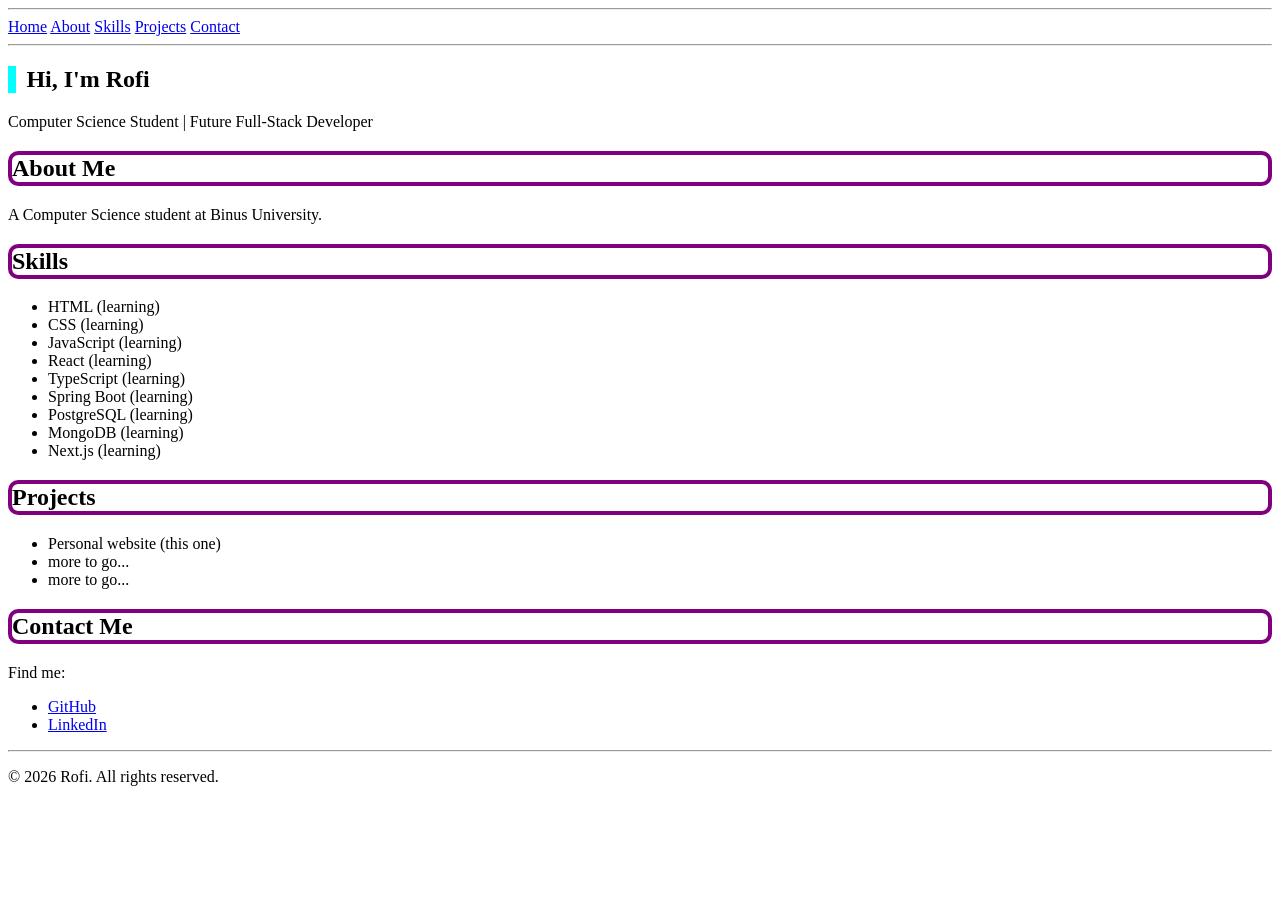
==== index.html @ 252f0d9b "on progress" ====
<!DOCTYPE html>
<html lang="en">

    <head>
        <meta charset="UTF-8">
        <meta name="viewport" content="width=device-width, initial-scale=1.0">
        <title>Rofi's Portfolio</title>
        <link rel="stylesheet" href="style.css">
    </head>

    <body>

        <header>
            <hr>

            <nav>
                <a href="#hero">Home</a>
                <a href="#about">About</a>
                <a href="#skills">Skills</a>
                <a href="#projects">Projects</a>
                <a href="#contact">Contact</a>
            </nav>

            <hr>
        </header>

        <main>

            <section id="hero">
                <h1>Hi, I'm Rofi</h1>

                <p>
                    Computer Science Student | Future Full-Stack Developer
                </p>
            </section>

            <section id="about">
                <h2>About Me</h2>

                <p>A Computer Science student at Binus University.</p>
            </section>

            <section id="skills">
                <h2>Skills</h2>

                <ul>
                    <li>HTML (learning)</li>
                    <li>CSS (learning)</li>
                    <li>JavaScript (learning)</li>
                    <li>React (learning)</li>
                    <li>TypeScript (learning)</li>
                    <li>Spring Boot (learning)</li>
                    <li>PostgreSQL (learning)</li>
                    <li>MongoDB (learning)</li>
                    <li>Next.js (learning)</li>
                </ul>
            </section>

            <section id="projects">
                <h2>Projects</h2>

                <ul>
                    <li>Personal website (this one)</li>
                    <li>more to go...</li>
                    <li>more to go...</li>
                </ul>
            </section>

            <section id="contact">
                <h2>Contact Me</h2>

                <p>Find me:</p>

                <ul>
                    <li>
                        <a
                            href="https://github.com/Dafz-7"
                            target="_blank"
                            rel="noopener noreferrer">
                            GitHub
                        </a>
                    </li>

                    <li>
                        <a
                            href="https://www.linkedin.com/in/muhammad-dafi-arib-asyrofi-4039212a7/"
                            target="_blank"
                            rel="noopener noreferrer">
                            LinkedIn
                        </a>
                    </li>
                </ul>

            </section>
        </main>

        <hr>

        <footer>
            <p>&copy; 2026 Rofi. All rights reserved.</p>
        </footer>

    </body>

</html>
---- style.css ----
/* * {
    background-image: url("assets/background.jpeg");
    background-repeat: no-repeat;
    background-attachment: scroll;
    background-size: 100%;
} */

h1 {
    border-left-style: solid;
    border-left-color: cyan;
    border-left-width: 0.5rem;
    padding-left: 0.65rem;
}

h2 {
    border-style: solid;
    border-width: 0.25rem;
    border-color: purple;
    border-radius: 0.64rem;
    
}
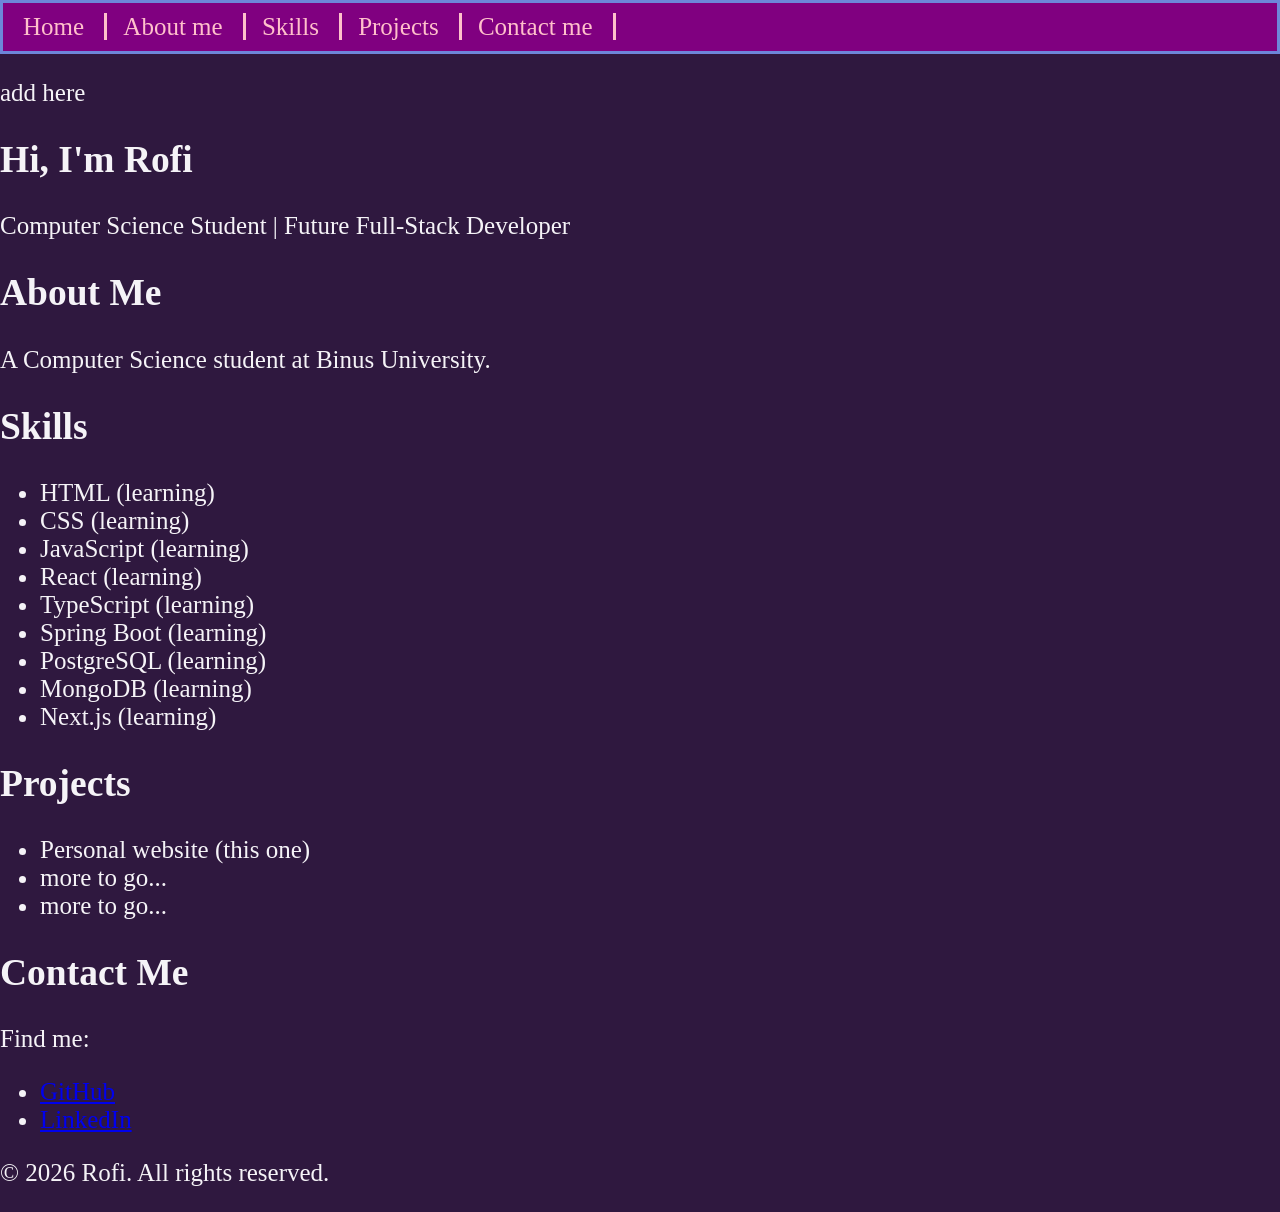
==== commit 63a1988b: "updated" ====
--- a/index.html
+++ b/index.html
@@ -8,25 +8,23 @@
         <link rel="stylesheet" href="style.css">
     </head>
 
-    <body>
+    <body class="website-body">
 
-        <header>
-            <hr>
+        <nav class="navbar">
+            <a href="#hero-section">Home</a>
+            <a href="#about-section">About me</a>
+            <a href="#skills-section">Skills</a>
+            <a href="#projects-section">Projects</a>
+            <a href="#contact-me-section">Contact me</a>
+        </nav>
 
-            <nav>
-                <a href="#hero">Home</a>
-                <a href="#about">About</a>
-                <a href="#skills">Skills</a>
-                <a href="#projects">Projects</a>
-                <a href="#contact">Contact</a>
-            </nav>
-
-            <hr>
+        <header class="header-container">
+            <p>add here</p>
         </header>
 
-        <main>
+        <main class="main-container">
 
-            <section id="hero">
+            <section id="hero-section" class="hero-section">
                 <h1>Hi, I'm Rofi</h1>
 
                 <p>
@@ -34,13 +32,13 @@
                 </p>
             </section>
 
-            <section id="about">
+            <section id="about-section" class="about-section">
                 <h2>About Me</h2>
 
                 <p>A Computer Science student at Binus University.</p>
             </section>
 
-            <section id="skills">
+            <section id="skills-section" class="skills-section">
                 <h2>Skills</h2>
 
                 <ul>
@@ -56,7 +54,7 @@
                 </ul>
             </section>
 
-            <section id="projects">
+            <section id="projects-section" class="projects-section">
                 <h2>Projects</h2>
 
                 <ul>
@@ -66,7 +64,7 @@
                 </ul>
             </section>
 
-            <section id="contact">
+            <section id="contact-me-section" class="contact-me-section">
                 <h2>Contact Me</h2>
 
                 <p>Find me:</p>
@@ -94,9 +92,7 @@
             </section>
         </main>
 
-        <hr>
-
-        <footer>
+        <footer class="footer-container">
             <p>&copy; 2026 Rofi. All rights reserved.</p>
         </footer>
 
--- a/style.css
+++ b/style.css
@@ -1,21 +1,49 @@
-/* * {
-    background-image: url("assets/background.jpeg");
-    background-repeat: no-repeat;
-    background-attachment: scroll;
-    background-size: 100%;
-} */
-
-h1 {
-    border-left-style: solid;
-    border-left-color: cyan;
-    border-left-width: 0.5rem;
-    padding-left: 0.65rem;
+.website-body {
+    margin: 0;
+    font-size: 25px;
+    background-color: #2f183f;
+    color: #f5f3f7;
 }
 
-h2 {
-    border-style: solid;
-    border-width: 0.25rem;
-    border-color: purple;
-    border-radius: 0.64rem;
-    
-}+    .navbar {
+        position: sticky;
+        top: 0;
+        background-color: purple;
+        padding: 10px;
+        border-style: solid;
+        border-color: rgb(109, 134, 218);
+    }
+
+    .navbar a {
+        color: pink;
+        text-decoration: none;
+        padding-left: 10px;
+        border-right-style: solid;
+        padding-right: 20px;
+    }
+
+    .header-container {}
+
+    .main-container {}
+
+        .hero-section {
+            scroll-margin-top: 80px;
+        }
+
+        .about-section {
+            scroll-margin-top: 80px;
+        }
+
+        .skills-section {
+            scroll-margin-top: 80px;
+        }
+
+        .projects-section {
+            scroll-margin-top: 80px;
+        }
+
+        .contact-me-section {
+            scroll-margin-top: 80px;
+        }
+
+    .footer-container {}
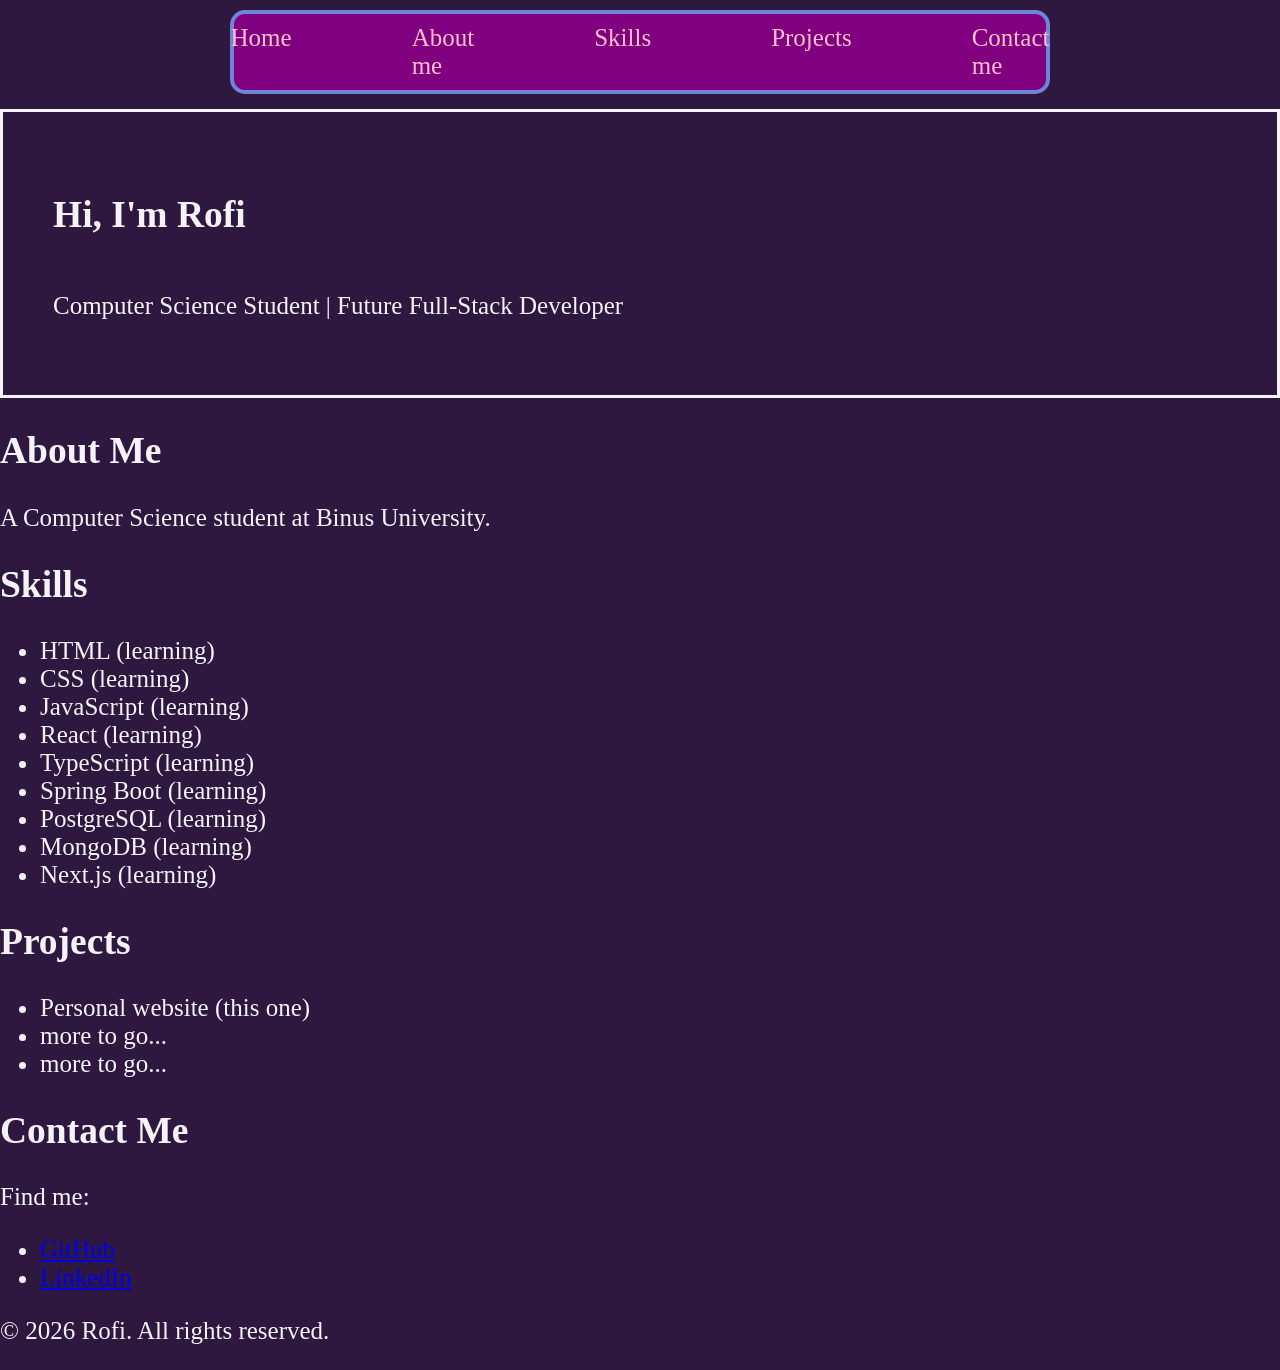
==== commit 8bf9602a: "updated" ====
--- a/index.html
+++ b/index.html
@@ -19,7 +19,7 @@
         </nav>
 
         <header class="header-container">
-            <p>add here</p>
+            <p></p>
         </header>
 
         <main class="main-container">
--- a/style.css
+++ b/style.css
@@ -1,34 +1,57 @@
+*, *::before, *::after {
+    box-sizing: border-box;
+}
+
 .website-body {
     margin: 0;
+
     font-size: 25px;
+
     background-color: #2f183f;
     color: #f5f3f7;
 }
 
     .navbar {
         position: sticky;
-        top: 0;
+        top: 10px;
+        margin-right: 18%;
+        margin-left: 18%;
+
         background-color: purple;
-        padding: 10px;
         border-style: solid;
         border-color: rgb(109, 134, 218);
+        border-radius: 15px;
+        border-width: 4px;
+
+        display: flex;
+
+        gap: 100px;
+
+        justify-content: center;
+
+        z-index: 999;
     }
 
     .navbar a {
         color: pink;
+
         text-decoration: none;
-        padding-left: 10px;
-        border-right-style: solid;
-        padding-right: 20px;
+
+        padding: 10px;
     }
 
     .header-container {}
 
     .main-container {}
 
-        .hero-section {
-            scroll-margin-top: 80px;
-        }
+    .hero-section {
+        display: flex;
+        flex-direction: column;
+        justify-content: center;
+    
+        border-style: solid;
+        padding: 50px;
+    }
 
         .about-section {
             scroll-margin-top: 80px;
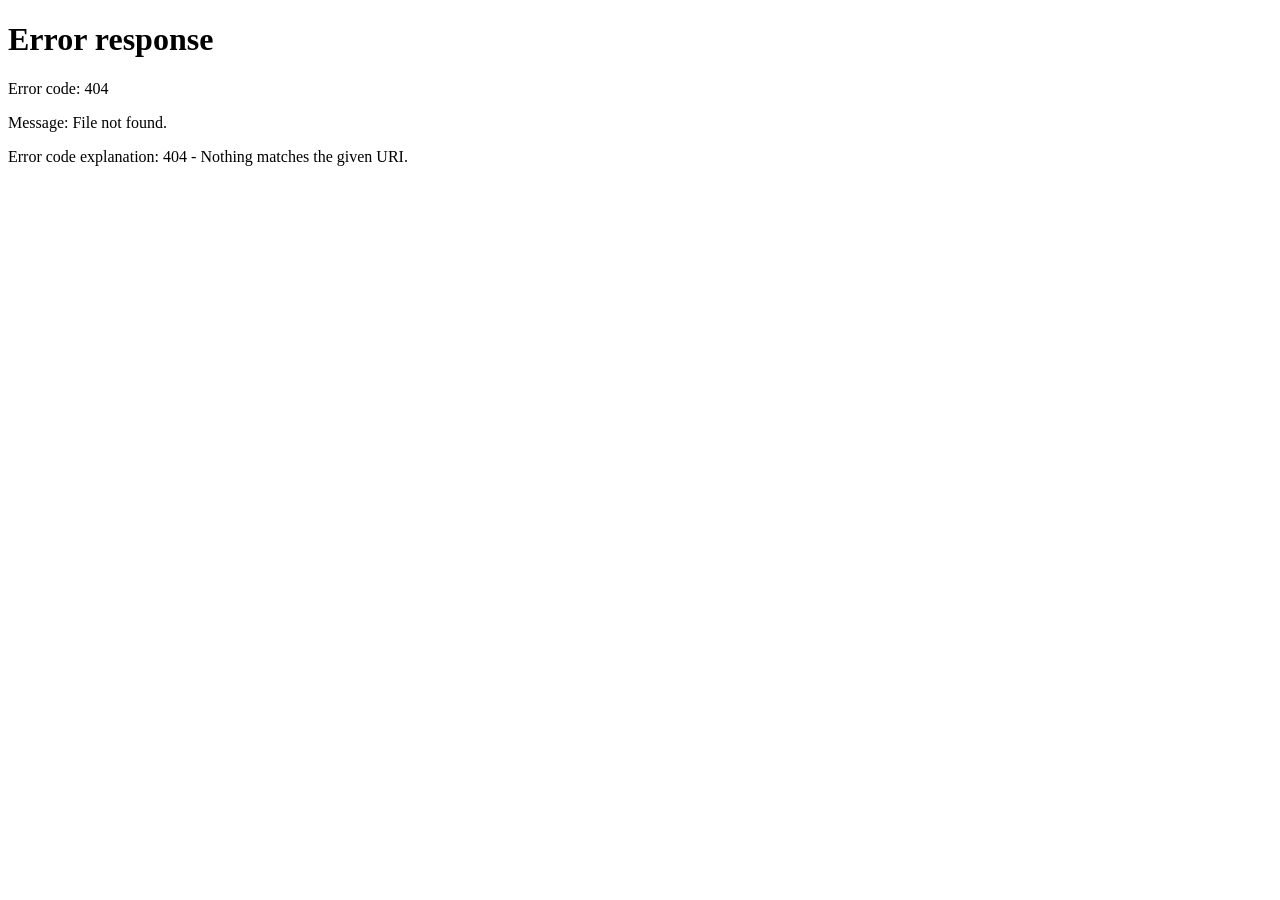
==== commit 9b3ded87: "updated" ====
--- a/index.html
+++ b/index.html
@@ -1,101 +1,11 @@
 <!DOCTYPE html>
 <html lang="en">
-
     <head>
         <meta charset="UTF-8">
-        <meta name="viewport" content="width=device-width, initial-scale=1.0">
-        <title>Rofi's Portfolio</title>
-        <link rel="stylesheet" href="style.css">
+        <meta http-equiv="refresh" content="0; url=./portfolio-web-(learn)/index.html">
+        <title>Redirecting to the portfolio...</title>
     </head>
-
-    <body class="website-body">
-
-        <nav class="navbar">
-            <a href="#hero-section">Home</a>
-            <a href="#about-section">About me</a>
-            <a href="#skills-section">Skills</a>
-            <a href="#projects-section">Projects</a>
-            <a href="#contact-me-section">Contact me</a>
-        </nav>
-
-        <header class="header-container">
-            <p></p>
-        </header>
-
-        <main class="main-container">
-
-            <section id="hero-section" class="hero-section">
-                <h1>Hi, I'm Rofi</h1>
-
-                <p>
-                    Computer Science Student | Future Full-Stack Developer
-                </p>
-            </section>
-
-            <section id="about-section" class="about-section">
-                <h2>About Me</h2>
-
-                <p>A Computer Science student at Binus University.</p>
-            </section>
-
-            <section id="skills-section" class="skills-section">
-                <h2>Skills</h2>
-
-                <ul>
-                    <li>HTML (learning)</li>
-                    <li>CSS (learning)</li>
-                    <li>JavaScript (learning)</li>
-                    <li>React (learning)</li>
-                    <li>TypeScript (learning)</li>
-                    <li>Spring Boot (learning)</li>
-                    <li>PostgreSQL (learning)</li>
-                    <li>MongoDB (learning)</li>
-                    <li>Next.js (learning)</li>
-                </ul>
-            </section>
-
-            <section id="projects-section" class="projects-section">
-                <h2>Projects</h2>
-
-                <ul>
-                    <li>Personal website (this one)</li>
-                    <li>more to go...</li>
-                    <li>more to go...</li>
-                </ul>
-            </section>
-
-            <section id="contact-me-section" class="contact-me-section">
-                <h2>Contact Me</h2>
-
-                <p>Find me:</p>
-
-                <ul>
-                    <li>
-                        <a
-                            href="https://github.com/Dafz-7"
-                            target="_blank"
-                            rel="noopener noreferrer">
-                            GitHub
-                        </a>
-                    </li>
-
-                    <li>
-                        <a
-                            href="https://www.linkedin.com/in/muhammad-dafi-arib-asyrofi-4039212a7/"
-                            target="_blank"
-                            rel="noopener noreferrer">
-                            LinkedIn
-                        </a>
-                    </li>
-                </ul>
-
-            </section>
-        </main>
-
-        <footer class="footer-container">
-            <p>&copy; 2026 Rofi. All rights reserved.</p>
-        </footer>
-
+    <body>
+        <p>If it stucks, <a href="./portofolio-web-(learn)/index.html">click here</a>.</p>
     </body>
-
 </html>
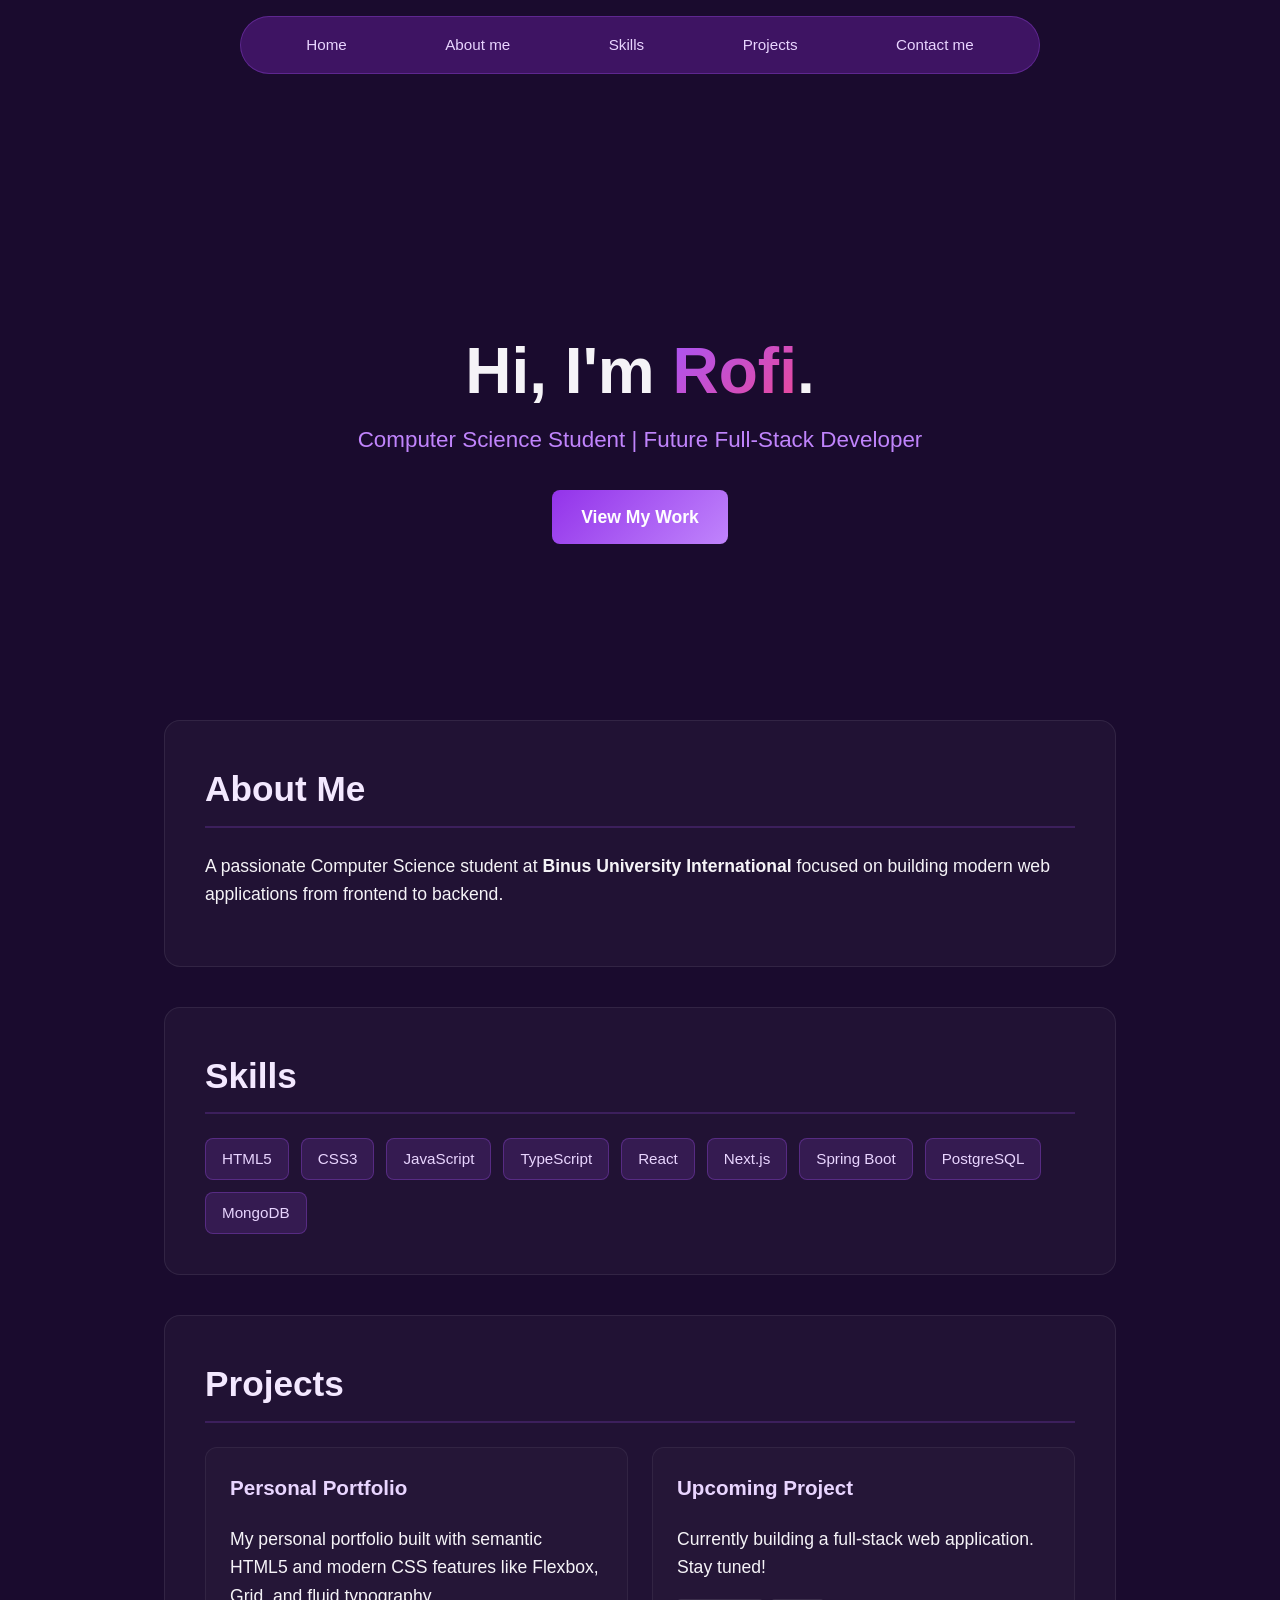
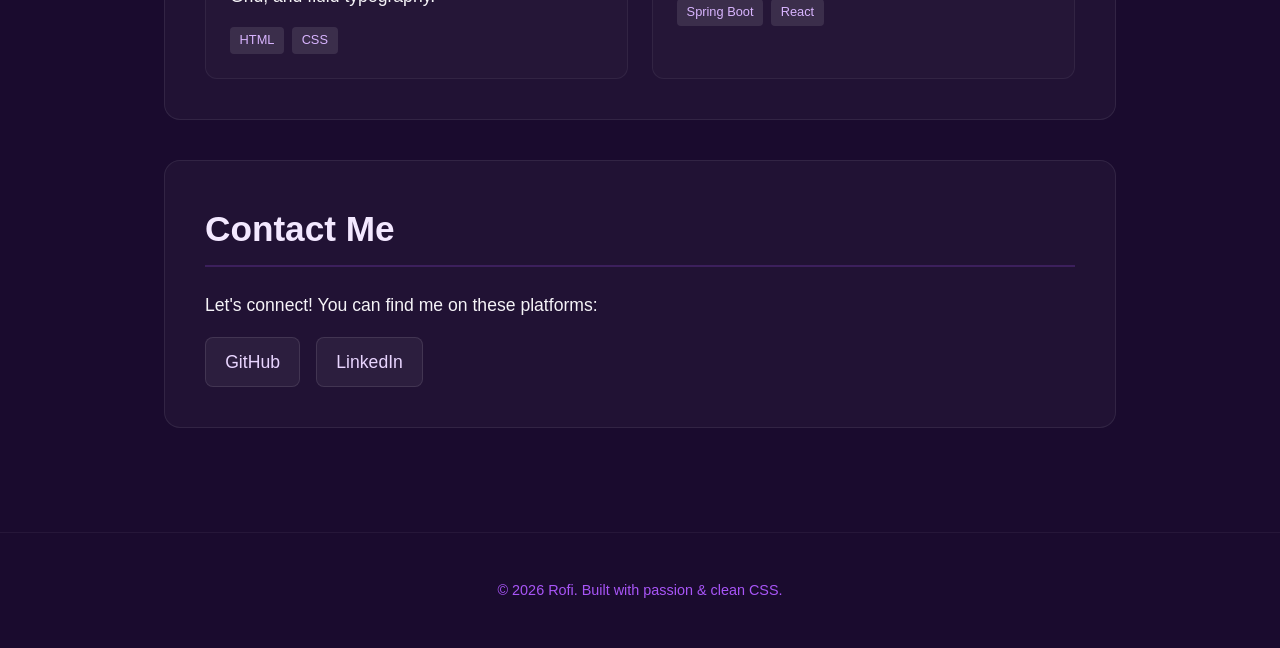
==== commit 3d91a2c3: "updated" ====
--- a/index.html
+++ b/index.html
@@ -2,7 +2,7 @@
 <html lang="en">
     <head>
         <meta charset="UTF-8">
-        <meta http-equiv="refresh" content="0; url=./portfolio-web-(learn)/index.html">
+        <meta http-equiv="refresh" content="0; url=./portofolio-web-(learn)/index.html">
         <title>Redirecting to the portfolio...</title>
     </head>
     <body>
